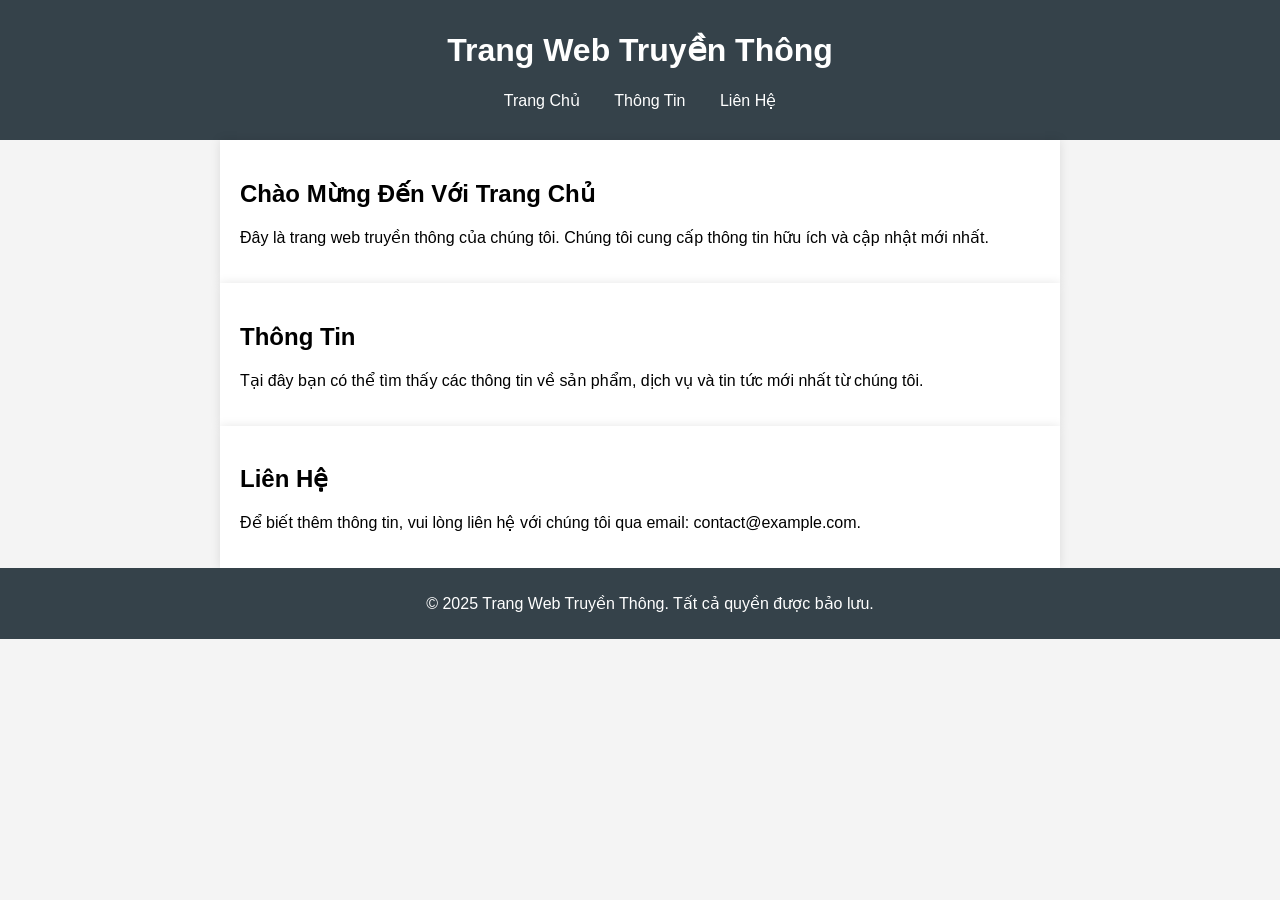
==== index.html @ f9af86a1 "i have something new" ====
<!DOCTYPE html>
<html lang="vi">
<head>
    <meta charset="UTF-8">
    <meta name="viewport" content="width=device-width, initial-scale=1.0">
    <title>Trang Web Truyền Thông</title>
    <link rel="stylesheet" href="styles.css">
</head>
<body>

<header>
    <h1>Trang Web Truyền Thông</h1>
    <nav>
        <a href="#home">Trang Chủ</a>
        <a href="#info">Thông Tin</a>
        <a href="#contact">Liên Hệ</a>
    </nav>
</header>

<div class="container" id="home">
    <h2>Chào Mừng Đến Với Trang Chủ</h2>
    <p>Đây là trang web truyền thông của chúng tôi. Chúng tôi cung cấp thông tin hữu ích và cập nhật mới nhất.</p>
</div>

<div class="container" id="info">
    <h2>Thông Tin</h2>
    <p>Tại đây bạn có thể tìm thấy các thông tin về sản phẩm, dịch vụ và tin tức mới nhất từ chúng tôi.</p>
</div>

<div class="container" id="contact">
    <h2>Liên Hệ</h2>
    <p>Để biết thêm thông tin, vui lòng liên hệ với chúng tôi qua email: contact@example.com.</p>
</div>

<footer>
    <p>&copy; 2025 Trang Web Truyền Thông. Tất cả quyền được bảo lưu.</p>
</footer>

</body>
</html>
---- styles.css ----
body {
    font-family: Arial, sans-serif;
    margin: 0;
    padding: 0;
    background-color: #f4f4f4;
}
header {
    background: #35424a;
    color: #ffffff;
    padding: 10px 20px;
    text-align: center;
}
nav {
    margin: 20px 0;
}
nav a {
    margin: 0 15px;
    color: #ffffff;
    text-decoration: none;
}
.container {
    max-width: 800px;
    margin: auto;
    padding: 20px;
    background: #ffffff;
    box-shadow: 0 0 10px rgba(0, 0, 0, 0.1);
}
footer {
    text-align: center;
    padding: 10px;
    background: #35424a;
    color: #ffffff;
    position: relative;
    bottom: 0;
    width: 100%;
}
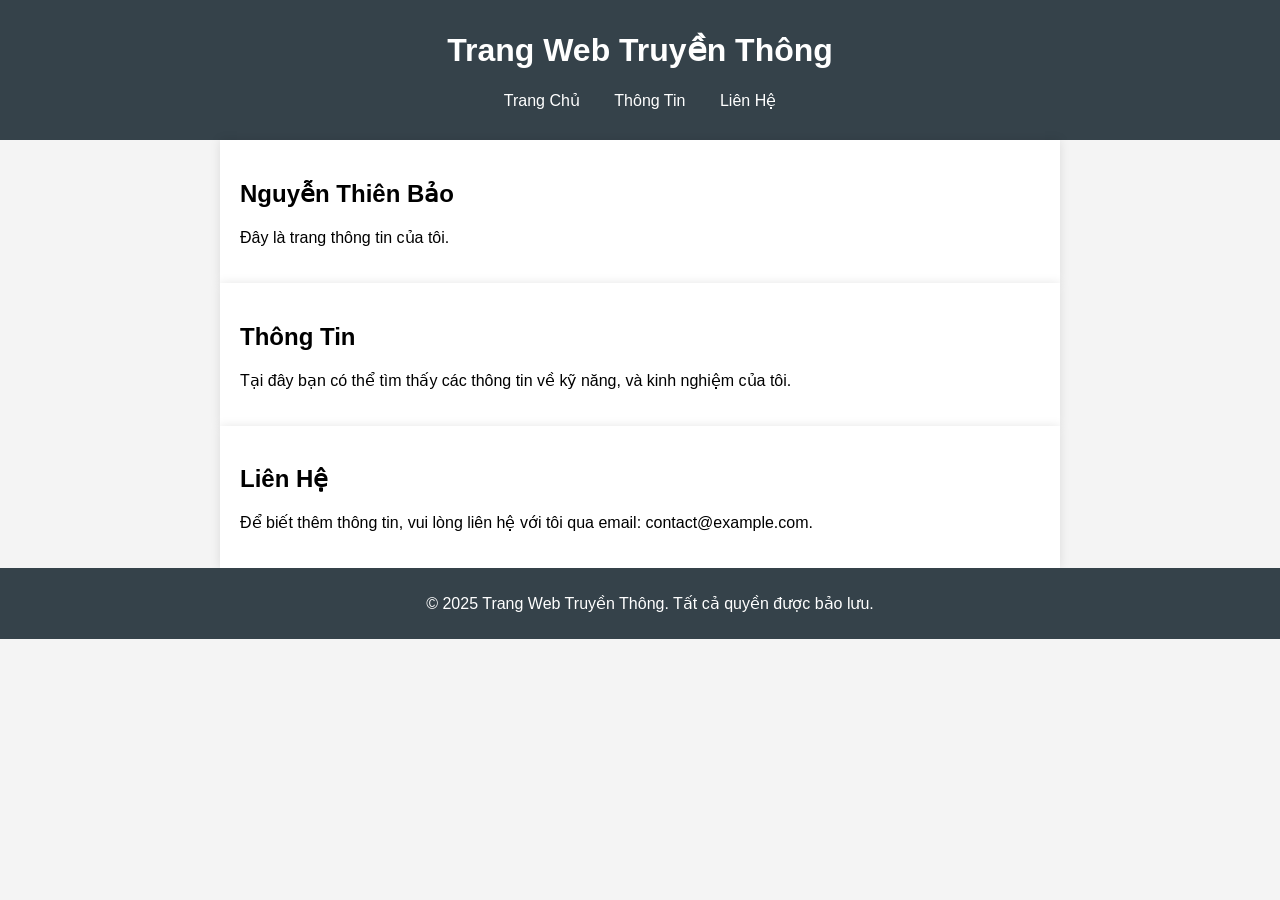
==== commit 1b052304: "i have something new" ====
--- a/index.html
+++ b/index.html
@@ -18,18 +18,18 @@
 </header>
 
 <div class="container" id="home">
-    <h2>Chào Mừng Đến Với Trang Chủ</h2>
-    <p>Đây là trang web truyền thông của chúng tôi. Chúng tôi cung cấp thông tin hữu ích và cập nhật mới nhất.</p>
+    <h2>Nguyễn Thiên Bảo</h2>
+    <p>Đây là trang thông tin của tôi.</p>
 </div>
 
 <div class="container" id="info">
     <h2>Thông Tin</h2>
-    <p>Tại đây bạn có thể tìm thấy các thông tin về sản phẩm, dịch vụ và tin tức mới nhất từ chúng tôi.</p>
+    <p>Tại đây bạn có thể tìm thấy các thông tin về kỹ năng, và kinh nghiệm của tôi.</p>
 </div>
 
 <div class="container" id="contact">
     <h2>Liên Hệ</h2>
-    <p>Để biết thêm thông tin, vui lòng liên hệ với chúng tôi qua email: contact@example.com.</p>
+    <p>Để biết thêm thông tin, vui lòng liên hệ với tôi qua email: contact@example.com.</p>
 </div>
 
 <footer>
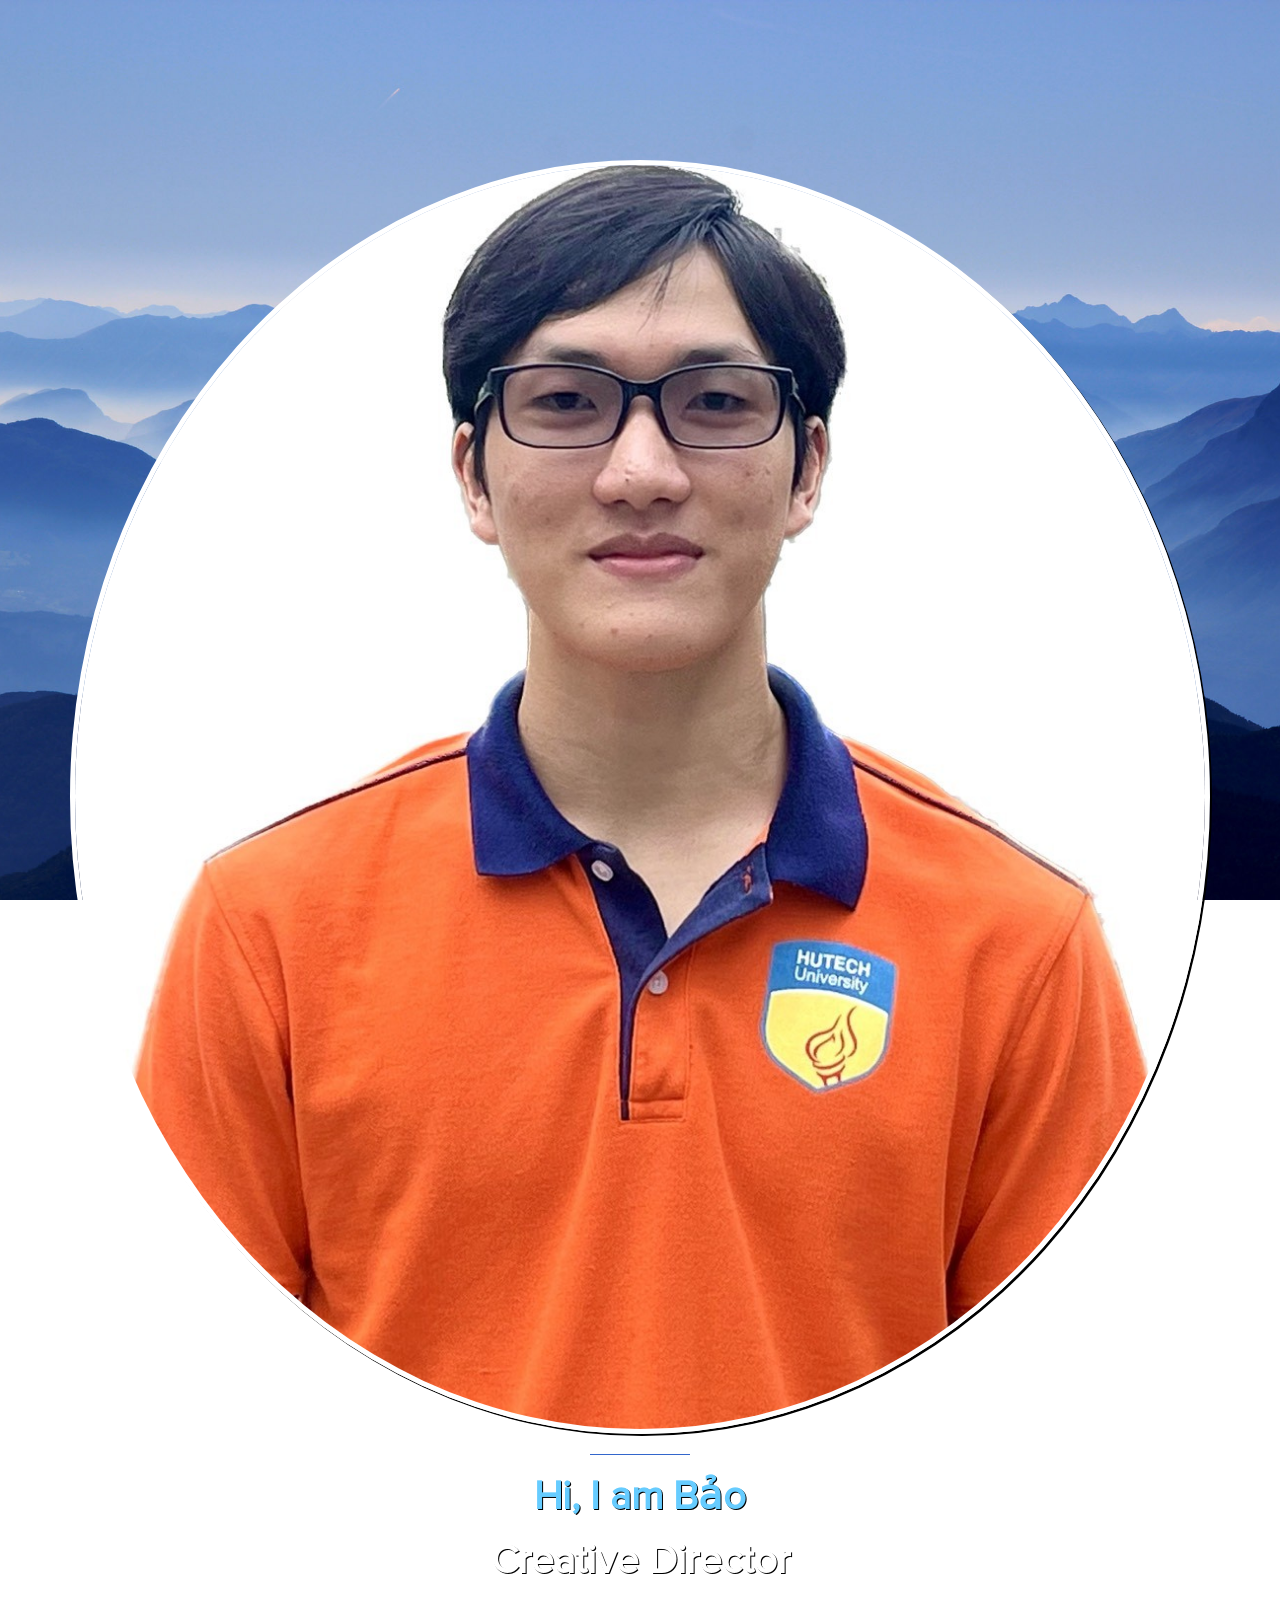
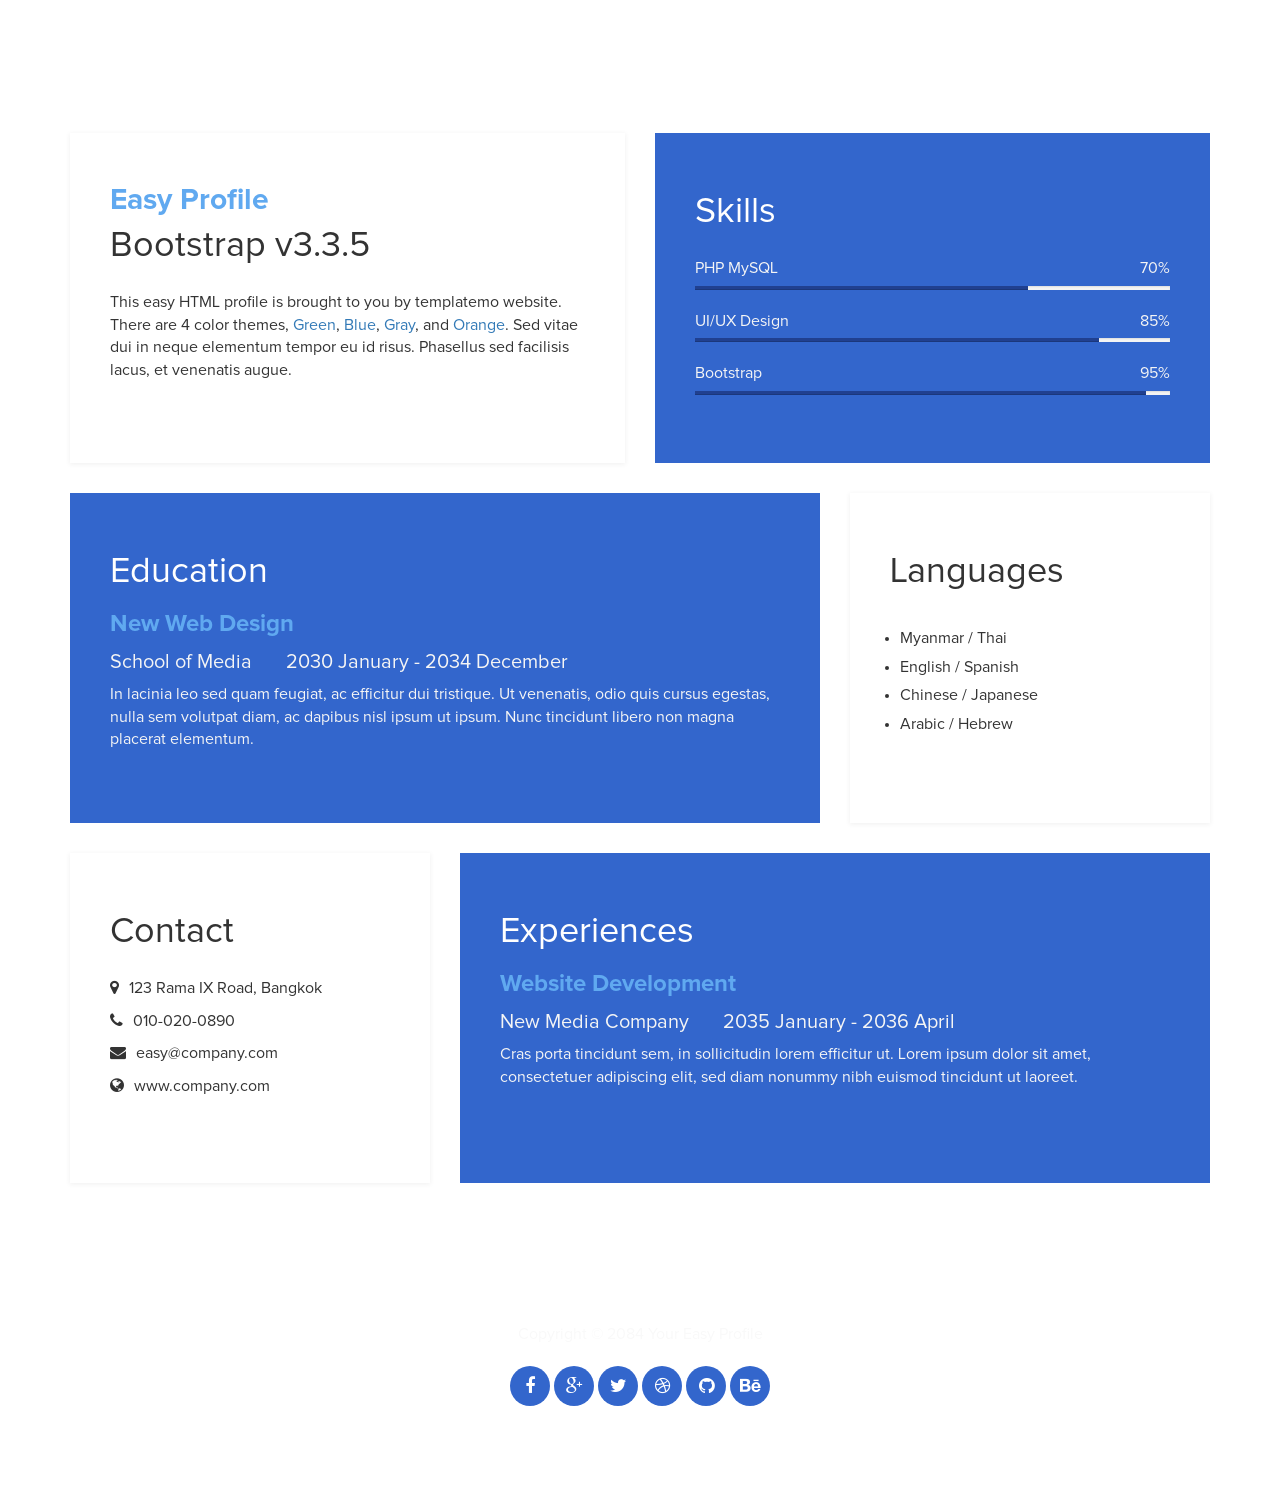
==== commit 6d753d66: "i have somthing" ====
--- a/index.html
+++ b/index.html
@@ -1,40 +1,160 @@
 <!DOCTYPE html>
-<html lang="vi">
+<html lang="en">
 <head>
-    <meta charset="UTF-8">
-    <meta name="viewport" content="width=device-width, initial-scale=1.0">
-    <title>Trang Web Truyền Thông</title>
-    <link rel="stylesheet" href="styles.css">
+	<meta charset="utf-8">
+	<title>Easy Profile Blue - templatemo</title>
+	<meta http-equiv="X-UA-Compatible" content="IE=Edge">
+	<meta name="viewport" content="width=device-width, initial-scale=1">
+	<meta name="keywords" content="">
+	<meta name="description" content="">
+<!-- 
+Easy Profile Template
+http://www.templatemo.com/tm-467-easy-profile
+-->
+	<!-- stylesheet css -->
+	<link rel="stylesheet" href="css/bootstrap.min.css">
+	<link rel="stylesheet" href="css/font-awesome.min.css">
+	<link rel="stylesheet" href="css/templatemo-blue.css">
 </head>
-<body>
+<body data-spy="scroll" data-target=".navbar-collapse">
 
+<!-- preloader section -->
+<div class="preloader">
+	<div class="sk-spinner sk-spinner-wordpress">
+       <span class="sk-inner-circle"></span>
+     </div>
+</div>
+
+<!-- header section -->
 <header>
-    <h1>Trang Web Truyền Thông</h1>
-    <nav>
-        <a href="#home">Trang Chủ</a>
-        <a href="#info">Thông Tin</a>
-        <a href="#contact">Liên Hệ</a>
-    </nav>
+	<div class="container">
+		<div class="row">
+			<div class="col-md-12 col-sm-12">
+				<img src="images/image.png" class="img-responsive img-circle tm-border" alt="templatemo easy profile">
+				<hr>
+				<h1 class="tm-title bold shadow">Hi, I am Bảo</h1>
+				<h1 class="white bold shadow">Creative Director</h1>
+			</div>
+		</div>
+	</div>
 </header>
 
-<div class="container" id="home">
-    <h2>Nguyễn Thiên Bảo</h2>
-    <p>Đây là trang thông tin của tôi.</p>
-</div>
+<!-- about and skills section -->
+<section class="container">
+	<div class="row">
+		<div class="col-md-6 col-sm-12">
+			<div class="about">
+				<h3 class="accent">Easy Profile</h3>
+				<h2>Bootstrap v3.3.5</h2>
+				<p>This easy HTML profile is brought to you by templatemo website. There are 4 color themes, <a href="index-green.html">Green</a>, <a href="index.html">Blue</a>, <a href="index-gray.html">Gray</a>, and <a href="index-orange.html">Orange</a>. Sed vitae dui in neque elementum tempor eu id risus. Phasellus sed facilisis lacus, et venenatis augue.</p>
+			</div>
+		</div>
+		<div class="col-md-6 col-sm-12">
+			<div class="skills">
+				<h2 class="white">Skills</h2>
+				<strong>PHP MySQL</strong>
+				<span class="pull-right">70%</span>
+					<div class="progress">
+						<div class="progress-bar progress-bar-primary" role="progressbar" 
+                        aria-valuenow="70" aria-valuemin="0" aria-valuemax="100" style="width: 70%;"></div>
+					</div>
+				<strong>UI/UX Design</strong>
+				<span class="pull-right">85%</span>
+					<div class="progress">
+						<div class="progress-bar progress-bar-primary" role="progressbar" 
+                        aria-valuenow="85" aria-valuemin="0" aria-valuemax="100" style="width: 85%;"></div>
+					</div>
+				<strong>Bootstrap</strong>
+				<span class="pull-right">95%</span>
+					<div class="progress">
+						<div class="progress-bar progress-bar-primary" role="progressbar" 
+                        aria-valuenow="95" aria-valuemin="0" aria-valuemax="100" style="width: 95%;"></div>
+					</div>
+			</div>
+		</div>
+	</div>
+</section>
 
-<div class="container" id="info">
-    <h2>Thông Tin</h2>
-    <p>Tại đây bạn có thể tìm thấy các thông tin về kỹ năng, và kinh nghiệm của tôi.</p>
-</div>
+<!-- education and languages -->
+<section class="container">
+	<div class="row">
+		<div class="col-md-8 col-sm-12">
+			<div class="education">
+				<h2 class="white">Education</h2>
+					<div class="education-content">
+						<h4 class="education-title accent">New Web Design</h4>
+							<div class="education-school">
+								<h5>School of Media</h5><span></span>
+								<h5>2030 January - 2034 December</h5>
+							</div>
+						<p class="education-description">In lacinia leo sed quam feugiat, ac efficitur dui tristique. Ut venenatis, odio quis cursus egestas, nulla sem volutpat diam, ac dapibus nisl ipsum ut ipsum. Nunc tincidunt libero non magna placerat elementum.</p>
+					</div>
+			</div>
+		</div>
+		<div class="col-md-4 col-sm-12">
+			<div class="languages">
+				<h2>Languages</h2>
+					<ul>
+						<li>Myanmar / Thai</li>
+						<li>English / Spanish</li>
+						<li>Chinese / Japanese</li>
+						<li>Arabic / Hebrew</li>
+					</ul>
+			</div>
+		</div>
+	</div>
+</section>
 
-<div class="container" id="contact">
-    <h2>Liên Hệ</h2>
-    <p>Để biết thêm thông tin, vui lòng liên hệ với tôi qua email: contact@example.com.</p>
-</div>
+<!-- contact and experience -->
+<section class="container">
+	<div class="row">
+		<div class="col-md-4 col-sm-12">
+			<div class="contact">
+				<h2>Contact</h2>
+					<p><i class="fa fa-map-marker"></i> 123 Rama IX Road, Bangkok</p>
+					<p><i class="fa fa-phone"></i> 010-020-0890</p>
+					<p><i class="fa fa-envelope"></i> easy@company.com</p>
+					<p><i class="fa fa-globe"></i> www.company.com</p>
+			</div>
+		</div>
+		<div class="col-md-8 col-sm-12">
+			<div class="experience">
+				<h2 class="white">Experiences</h2>
+					<div class="experience-content">
+						<h4 class="experience-title accent">Website Development</h4>
+						<h5>New Media Company</h5><span></span>
+						<h5>2035 January - 2036 April</h5>
+						<p class="education-description">Cras porta tincidunt sem, in sollicitudin lorem efficitur ut. Lorem ipsum dolor sit amet, consectetuer adipiscing elit, sed diam nonummy nibh euismod tincidunt ut laoreet.</p>
+					</div>
+			</div>
+		</div>
+	</div>
+</section>
 
+<!-- footer section -->
 <footer>
-    <p>&copy; 2025 Trang Web Truyền Thông. Tất cả quyền được bảo lưu.</p>
+	<div class="container">
+		<div class="row">
+			<div class="col-md-12 col-sm-12">
+				<p>Copyright &copy; 2084 Your Easy Profile</p>
+				<ul class="social-icons">
+					<li><a href="#" class="fa fa-facebook"></a></li>
+                    <li><a href="#" class="fa fa-google-plus"></a></li>
+					<li><a href="#" class="fa fa-twitter"></a></li>
+					<li><a href="#" class="fa fa-dribbble"></a></li>
+					<li><a href="#" class="fa fa-github"></a></li>
+					<li><a href="#" class="fa fa-behance"></a></li>
+				</ul>
+			</div>
+		</div>
+	</div>
 </footer>
+
+<!-- javascript js -->	
+<script src="js/jquery.js"></script>
+<script src="js/bootstrap.min.js"></script>	
+<script src="js/jquery.backstretch.min.js"></script>
+<script src="js/custom.js"></script>
 
 </body>
 </html>
--- a/css/templatemo-blue.css
+++ b/css/templatemo-blue.css
@@ -0,0 +1,291 @@
+/*
+
+Easy Profile Template
+http://www.templatemo.com/tm-467-easy-profile
+
+*/
+
+html, body {
+  margin:0;border:0;padding:0;
+  font-size:16px;
+  font-family:'Proxima';
+  overflow-x:hidden;
+  position: relative;
+  vertical-align: baseline;
+}
+
+html {
+    -webkit-font-smoothing: antialiased;
+}
+
+h1 {font-size:40px;}
+h2 {font-size:36px;}
+h3 {font-size:30px;}
+h4 {font-size:24px;}
+h5 {font-size:20px;}
+h6 {font-size:18px;}
+
+h2 {
+  padding-bottom: 14px;
+}
+
+.accent {
+  font-family: 'Proxima Bold';
+  line-height: 14px;
+  color: #60A9F0;
+}
+
+.bold {
+	font-weight: bold;
+}
+
+.tm-border {
+	border: 5px solid #fff;
+	box-shadow: 2px 2px #000;
+}
+
+.shadow {
+	text-shadow: 1px 1px #000;
+}
+
+.tm-title {
+	color: #66CCFF;
+}
+
+.white {
+  color: #fff;
+}
+
+.about,.skills,
+.education,.languages,
+.contact, .experience {
+  padding: 40px;
+  min-height: 330px;
+}
+
+.education, .languages,
+.contact, .experience {
+  margin-top: 30px;
+}
+
+@font-face {
+    font-family: 'Proxima';
+    src: url(../fonts/ProximaNova-Regular.otf);
+}
+
+@font-face {
+    font-family: 'Proxima Bold';
+    src: url(../fonts/ProximaNova-Bold.otf);
+}
+
+/* preloader section */
+.preloader {
+  position: fixed;
+  top: 0;
+  left: 0;
+   width: 100%;
+  height: 100%;
+   z-index: 99999;
+   display: -webkit-flex;
+    display: -ms-flexbox;
+   display: flex;
+   -webkit-flex-flow: row nowrap;
+   -ms-flex-flow: row nowrap;
+    flex-flow: row nowrap;
+     -webkit-justify-content: center;
+    -ms-flex-pack: center;
+    justify-content: center;
+    -webkit-align-items: center;
+     -ms-flex-align: center;
+     align-items: center;
+    background: none repeat scroll 0 0 #fff;
+  background: none repeat scroll 0 0 #f9f9f9;
+}
+.sk-spinner-wordpress.sk-spinner {
+  background-color: #3366CC;
+  width: 30px;
+  height: 30px;
+  border-radius: 30px;
+  position: relative;
+  -webkit-animation: sk-innerCircle 1s linear infinite;
+          animation: sk-innerCircle 1s linear infinite; }
+.sk-spinner-wordpress .sk-inner-circle {
+  display: block;
+  background-color: #fff;
+  width: 8px;
+  height: 8px;
+  position: absolute;
+  border-radius: 8px;
+  top: 5px;
+  left: 5px; }
+
+@-webkit-keyframes sk-innerCircle {
+  0% {
+    -webkit-transform: rotate(0);
+            transform: rotate(0); }
+
+  100% {
+    -webkit-transform: rotate(360deg);
+            transform: rotate(360deg); } }
+
+@keyframes sk-innerCircle {
+  0% {
+    -webkit-transform: rotate(0);
+            transform: rotate(0); }
+
+  100% {
+    -webkit-transform: rotate(360deg);
+            transform: rotate(360deg); } }
+
+/* header section */
+header {
+  text-align: center;
+  min-height: 400px;
+  overflow: hidden;
+  position: relative;
+  padding-top: 160px;
+  padding-bottom: 140px;
+}
+header img {
+  display: inline-block !important;
+}
+header h2 {
+  padding-top: 40px;
+}
+header hr {
+  border-color: #3366CC;
+  width: 100px;
+}
+
+/* about section */
+.about {
+  background: #fff;
+  box-shadow: 0px 1px 5px rgba(50,50,50,0.08);
+}
+
+/* skills section */
+.skills {
+  background: #3366CC;
+  color: #f5f5f5;
+}
+.skills .progress {
+  border-radius: 0px;
+  height: 4px;
+}
+.skills .progress .progress-bar-primary {
+  background: #204090;
+}
+.skills strong {
+  display: inline-block;
+  font-weight: normal;
+  padding-bottom: 6px;
+}
+
+/* education section */
+.education {
+  background: #3366CC;
+  color: #f5f5f5;
+}
+.education .education-content {
+  padding-bottom: 14px;
+}
+.education h5 {
+  display: inline-block;
+}
+.education span {
+  padding-right: 10px;
+  padding-left: 20px;
+}
+
+/* languages section */
+.languages {
+  background: #fff;
+ box-shadow: 0px 1px 5px rgba(50,50,50,0.08);
+}
+.languages ul {
+  padding: 10px;
+}
+.languages ul li {
+  padding-bottom: 6px;
+}
+
+/* contact section */
+.contact {
+  background: #fff;
+ box-shadow: 0px 1px 5px rgba(50,50,50,0.08);
+}
+.contact .fa {
+  padding-right: 6px;
+}
+
+/* experience section */
+.experience {
+  background: #3366CC;
+  color: #f5f5f5;
+}
+.experience .experience-content {
+  padding-bottom: 14px;
+}
+.experience h5 {
+  display: inline-block;
+}
+.experience span {
+  padding-right: 10px;
+  padding-left: 20px;
+}
+
+/* footer section */
+footer {
+  color: #f9f9f9;
+  text-align: center;
+  padding-top: 140px;
+  padding-bottom: 100px;
+}
+
+/* social icon section */
+.social-icons {
+  padding: 0;
+  margin: 0;
+}
+.social-icons li {
+  display: inline-block;
+  list-style: none;
+}
+.social-icons li a {
+  background: #3366CC;
+  border-radius: 50%;
+  color: #fff;
+  text-decoration: none;
+  font-size: 18px;
+  width: 40px;
+  height: 40px;
+  line-height: 40px;
+  text-align: center;
+  transition: all 0.4s ease-in;
+  position: relative;
+  bottom: 10px;
+  top: 10px;
+}
+.social-icons li a:hover {
+  background: #202020;
+  color: #fff;
+}
+
+@media ( max-width: 980px ) {
+  .skills {
+    margin-top: 30px;
+  }
+}
+
+@media ( max-width: 360px ) {
+  header h1 {
+    font-size: 30px;
+  }
+  .about h2 {
+    font-size: 24px;
+  }
+  .education h4,
+  .experience h4 {
+    font-size: 20px;
+  }
+}
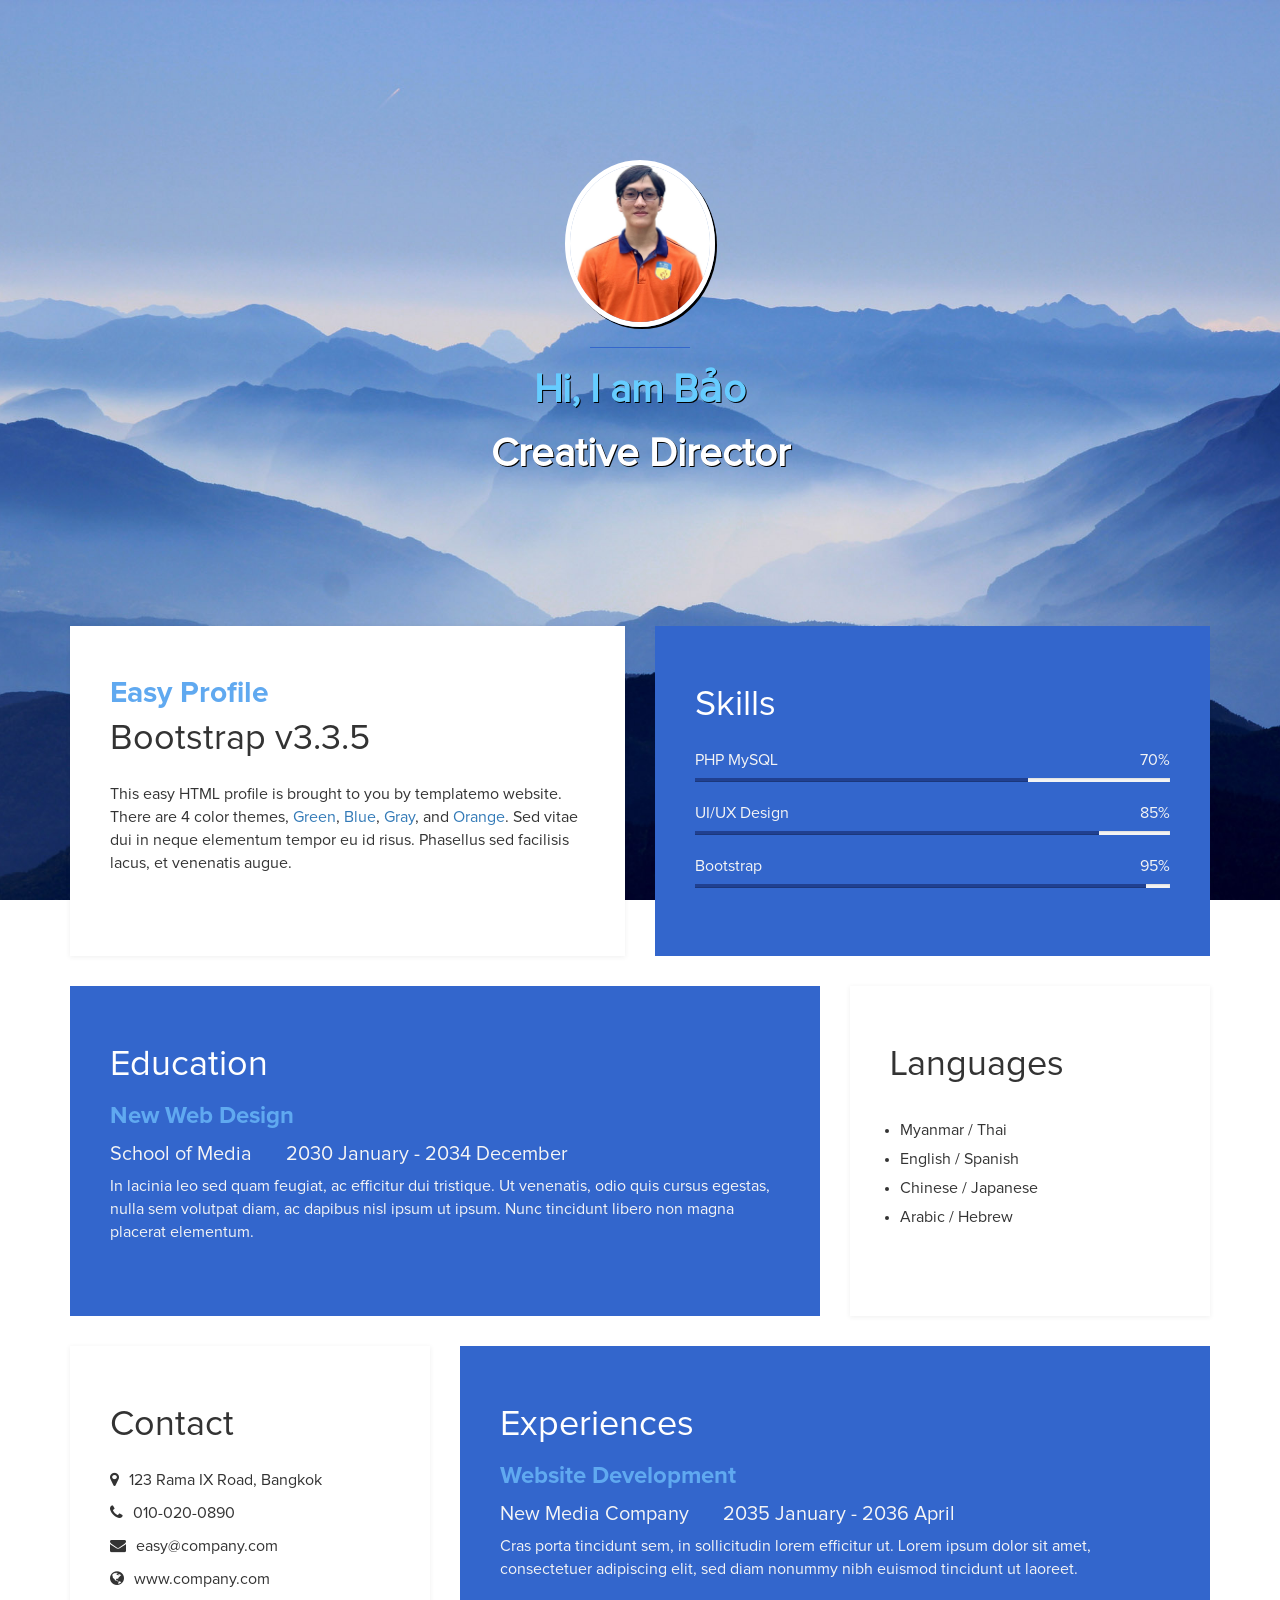
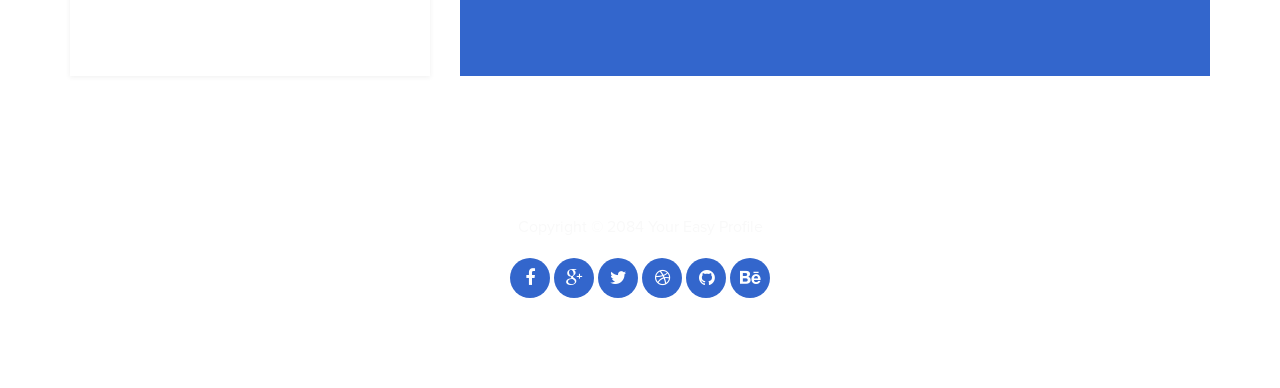
==== commit 49bc709e: "i have somthing" ====
--- a/index.html
+++ b/index.html
@@ -30,7 +30,7 @@
 	<div class="container">
 		<div class="row">
 			<div class="col-md-12 col-sm-12">
-				<img src="images/image.png" class="img-responsive img-circle tm-border" alt="templatemo easy profile">
+				<img src="images/image.png" class="img-responsive img-circle tm-border" alt="templatemo easy profile" style="width: 150px; height: auto;">
 				<hr>
 				<h1 class="tm-title bold shadow">Hi, I am Bảo</h1>
 				<h1 class="white bold shadow">Creative Director</h1>
